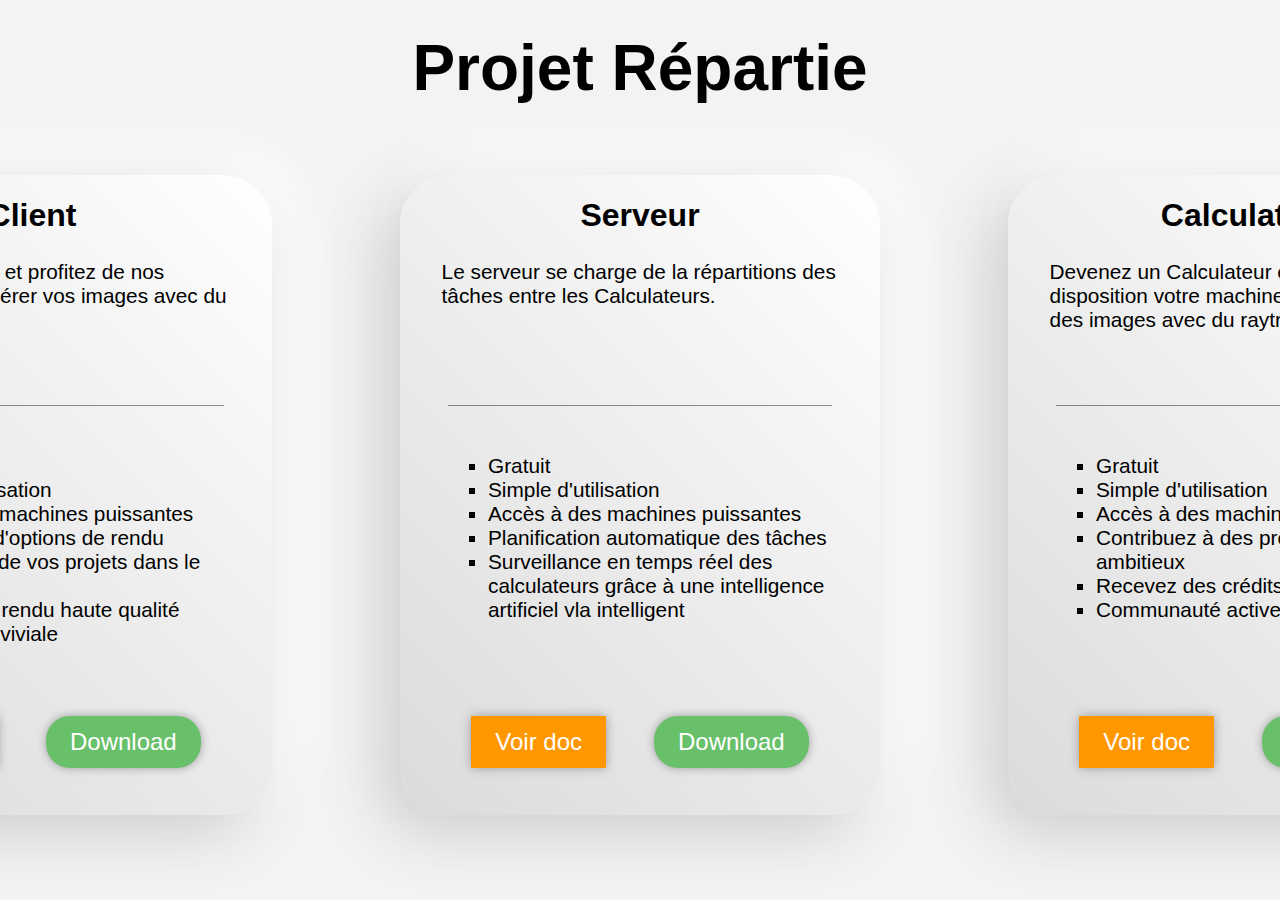
==== web/index.html @ 775a98ac "ajout de la page d'accueil" ====
<!DOCTYPE html>
<html lang="fr">
  <head>
    <meta charset="UTF-8" />
    <meta http-equiv="X-UA-Compatible" content="IE=edge" />
    <meta name="viewport" content="width=, initial-scale=1.0" />
    <title>Accueil</title>

    <link rel="stylesheet" href="./css/main.css">


    <link rel="stylesheet" href="https://cdnjs.cloudflare.com/ajax/libs/font-awesome/6.4.0/css/all.min.css" integrity="sha512-iecdLmaskl7CVkqkXNQ/ZH/XLlvWZOJyj7Yy7tcenmpD1ypASozpmT/E0iPtmFIB46ZmdtAc9eNBvH0H/ZpiBw==" crossorigin="anonymous" referrerpolicy="no-referrer" />

</head>
  <body>
    <header>
        <h1>Projet Répartie</h1>
    </header>

    <main>
      <div class="content_main">
        <div class="part">
            <div class="part_title">
                <h1>Client <i class="fa-sharp fa-solid fa-user"></i></h1>
            </div>
            <div class="part_desc">
                <p>
                    Devenez un client et profitez de nos machine pour générer vos images avec du raytracing.
                </p>
            </div>
            <hr id="sep">
            <div class="part_avantages">
                <ul>
                    <li>Gratuit</li>
                    <li>Simple d'utilisation</li>
                    <li>Accès à des machines puissantes</li>
                    <li>Large choix d'options de rendu</li>
                    <li>Sauvegarde de vos projets dans le cloud</li>
                    <li>Résultats de rendu haute qualité</li>
                    <li>Interface conviviale</li>
                </ul>
            </div>
            <div class="part_btn">
                <a href="./html/client.html" id="doc">Voir doc <i class="fa-sharp fa-solid fa-book"></i></a>
                <a href="./files/test.zip" id="download">Download <i class="fa-sharp fa-solid fa-download"></i></a>
            </div>
        </div>

        <div class="part" id="serv">
            <div class="part_title">
                <h1>Serveur <i class="fa-sharp fa-solid fa-server"></i></h1>
            </div>
            <div class="part_desc">
                <p>
                    Le serveur se charge de la répartitions des tâches entre les Calculateurs.
                </p>
            </div>
            <hr id="sep">
            <div class="part_avantages">
                <ul>
                    <li>Gratuit</li>
                    <li>Simple d'utilisation</li>
                    <li>Accès à des machines puissantes</li>
                    <li>Planification automatique des tâches</li>
                    <li>Surveillance en temps réel des calculateurs grâce à une intelligence artificiel vla intelligent</li>
                </ul>
            </div>
            <div class="part_btn">
                <a href="./html/serveur.html" id="doc">Voir doc <i class="fa-sharp fa-solid fa-book"></i></a>
                <a href="" id="download">Download <i class="fa-sharp fa-solid fa-download"></i></a>
            </div>
        </div>
        
        <div class="part">
            <div class="part_title">
                <h1>Calculateur <i class="fa-sharp fa-solid fa-calculator"></i></h1>
            </div>
            <div class="part_desc">
                <p>
                    Devenez un Calculateur et mettez à disposition votre machine pour générer des images avec du raytracing.
                </p>
            </div>
            <hr id="sep">
            <div class="part_avantages">
                <ul>
                    <li>Gratuit</li>
                    <li>Simple d'utilisation</li>
                    <li>Accès à des machines puissantes</li>
                    <li>Contribuez à des projets de rendu ambitieux</li>
                    <li>Recevez des crédits pour vos calculs</li>
                    <li>Communauté active de calculateurs</li>
                </ul>
            </div>
            <div class="part_btn">
                <a href="./html/calculateur.html" id="doc">Voir doc <i class="fa-sharp fa-solid fa-book"></i></a>
                <a href="" id="download">Download <i class="fa-sharp fa-solid fa-download"></i></a>
            </div>
        </div>
      </div>
    </main>
  </body>
</html>
---- web/css/main.css ----
h1, h2, h3, h4, h5, h6, a, p {
    margin: 0;
    padding: 0;
    text-decoration: none;
    font-family: sans-serif;
}

html {
    width: 100%;
    height: 100%;
}

body {
    margin: 0;
    padding: 0;
    width: 100%;
    height: 100%;
    background-color: #f3f3f3;
}


header {
    width: 100%;
    height: 15%;
    display: flex;
    align-items: center;
    justify-content: center;
    font-size: 2em;
}

main {
    display: flex;
    align-items: center;
    justify-content: center;
    height: 80%;
    width: 100%;
}

.content_main {
    display: flex;
}

.part {
    overflow: hidden;
    height: 40em;
    width: 30em;
    margin: 4em;
    border-radius: 50px;
    background: linear-gradient(225deg, #ffffff, #dbdbdb);
    box-shadow:  -20px 20px 60px #cfcfcf,
                20px -20px 60px #ffffff;
    transition: 0.5s;
}

.part:hover {
    box-shadow:  -20px 20px 60px #9d9d9d,
                20px -20px 60px #ffffff;
}



.part_title {
    display: flex;
    width: 100%;
    align-items: center;
    justify-content: center;
    height: 3em;
    margin-top: 1em;
}

#sep {
    border: none;
    height: 1px;
    background-color:  rgba(51, 51, 51, 0.536);
    width: 80%;
    margin-top: 1em;
    margin-bottom: 1em;
}

.part_desc {
    height: 3em;
    padding: 1em 2em;
    font-size: 1.3em;
    margin-bottom: 3em;
}

.part_avantages {
    border-radius: 5px;
    margin:  1em 2em;
    padding: 1em;
    height: 15em;
}

.part_avantages li {
    font-size: 1.3em;
    list-style: square;
    font-family: sans-serif;
}


.part_btn {
    height: 4em;
    display: flex;
    align-items: center;
    justify-content: center;
}

.part_btn a {
    font-size: 1.5em;
    font-family: sans-serif;
    margin: 0 1em;
}

#download {
    color: white;
    background-color: rgb(105, 192, 106);
    padding: 0.5em 1em;
    border-radius: 1em;
    box-shadow: #9d9d9d 0px 0px 10px;
}

#download:hover {
    box-shadow: #9d9d9d 0px 0px 20px;
}

#download::after {
    background-color: transparent;
}

#doc {
    color: white;
    background-color: rgb(255, 152, 0);
    padding: 0.5em 1em;
    box-shadow: #9d9d9d 0px 0px 10px;
}

#doc:hover {
    box-shadow: #9d9d9d 0px 0px 20px;
}
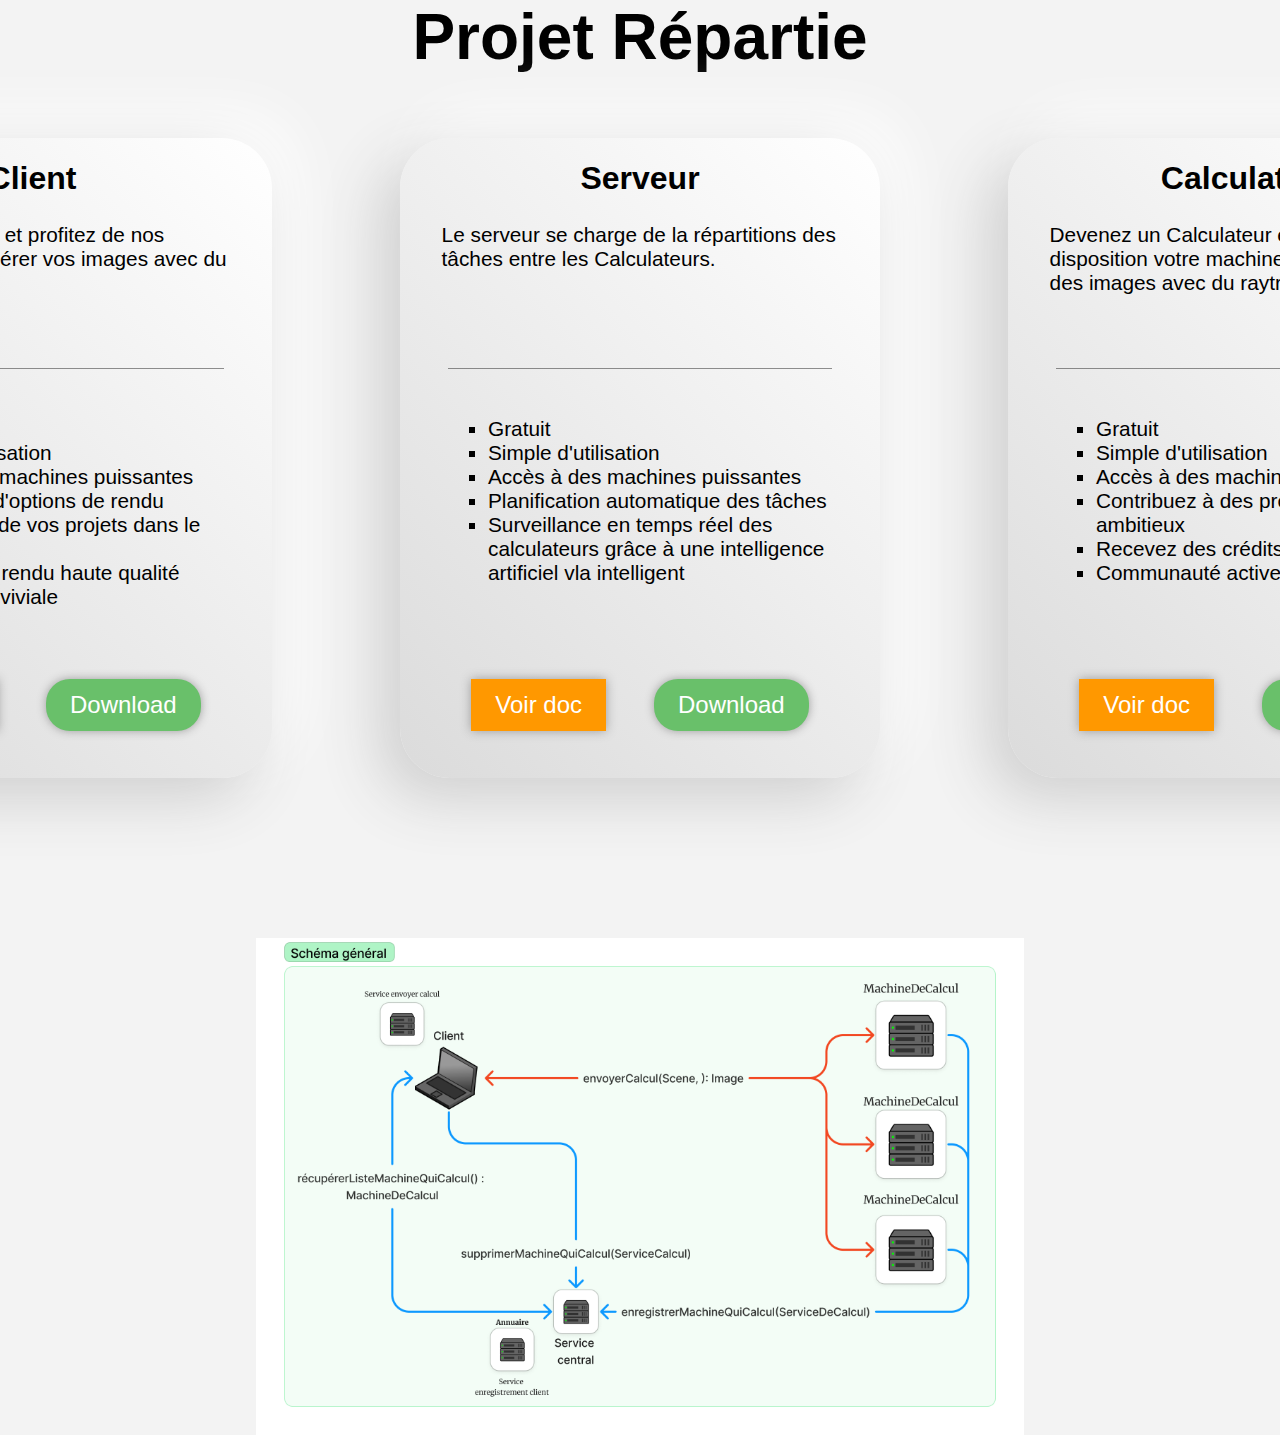
==== commit 666e21c7: "ajout des schéma" ====
--- a/web/index.html
+++ b/web/index.html
@@ -97,6 +97,9 @@
             </div>
         </div>
       </div>
+      <div class="schema_gen">
+        <img src="./images/sch.png" alt="">
+      </div>
     </main>
   </body>
 </html>
--- a/web/css/main.css
+++ b/web/css/main.css
@@ -1,14 +1,17 @@
-h1, h2, h3, h4, h5, h6, a, p {
+h1,
+h2,
+h3,
+h4,
+h5,
+h6,
+a,
+p {
     margin: 0;
     padding: 0;
     text-decoration: none;
     font-family: sans-serif;
 }
 
-html {
-    width: 100%;
-    height: 100%;
-}
 
 body {
     margin: 0;
@@ -34,6 +37,7 @@
     justify-content: center;
     height: 80%;
     width: 100%;
+    flex-direction: column;
 }
 
 .content_main {
@@ -47,14 +51,14 @@
     margin: 4em;
     border-radius: 50px;
     background: linear-gradient(225deg, #ffffff, #dbdbdb);
-    box-shadow:  -20px 20px 60px #cfcfcf,
-                20px -20px 60px #ffffff;
+    box-shadow: -20px 20px 60px #cfcfcf,
+        20px -20px 60px #ffffff;
     transition: 0.5s;
 }
 
 .part:hover {
-    box-shadow:  -20px 20px 60px #9d9d9d,
-                20px -20px 60px #ffffff;
+    box-shadow: -20px 20px 60px #9d9d9d,
+        20px -20px 60px #ffffff;
 }
 
 
@@ -71,7 +75,7 @@
 #sep {
     border: none;
     height: 1px;
-    background-color:  rgba(51, 51, 51, 0.536);
+    background-color: rgba(51, 51, 51, 0.536);
     width: 80%;
     margin-top: 1em;
     margin-bottom: 1em;
@@ -86,7 +90,7 @@
 
 .part_avantages {
     border-radius: 5px;
-    margin:  1em 2em;
+    margin: 1em 2em;
     padding: 1em;
     height: 15em;
 }
@@ -136,4 +140,17 @@
 
 #doc:hover {
     box-shadow: #9d9d9d 0px 0px 20px;
+}
+
+.schema_gen {
+    margin-top: 6em;
+    width: 100%;
+    display: flex;
+    align-items: center;
+    justify-content: center;
+}
+
+.schema_gen img {
+    width: 60%;
+    height: 100%;
 }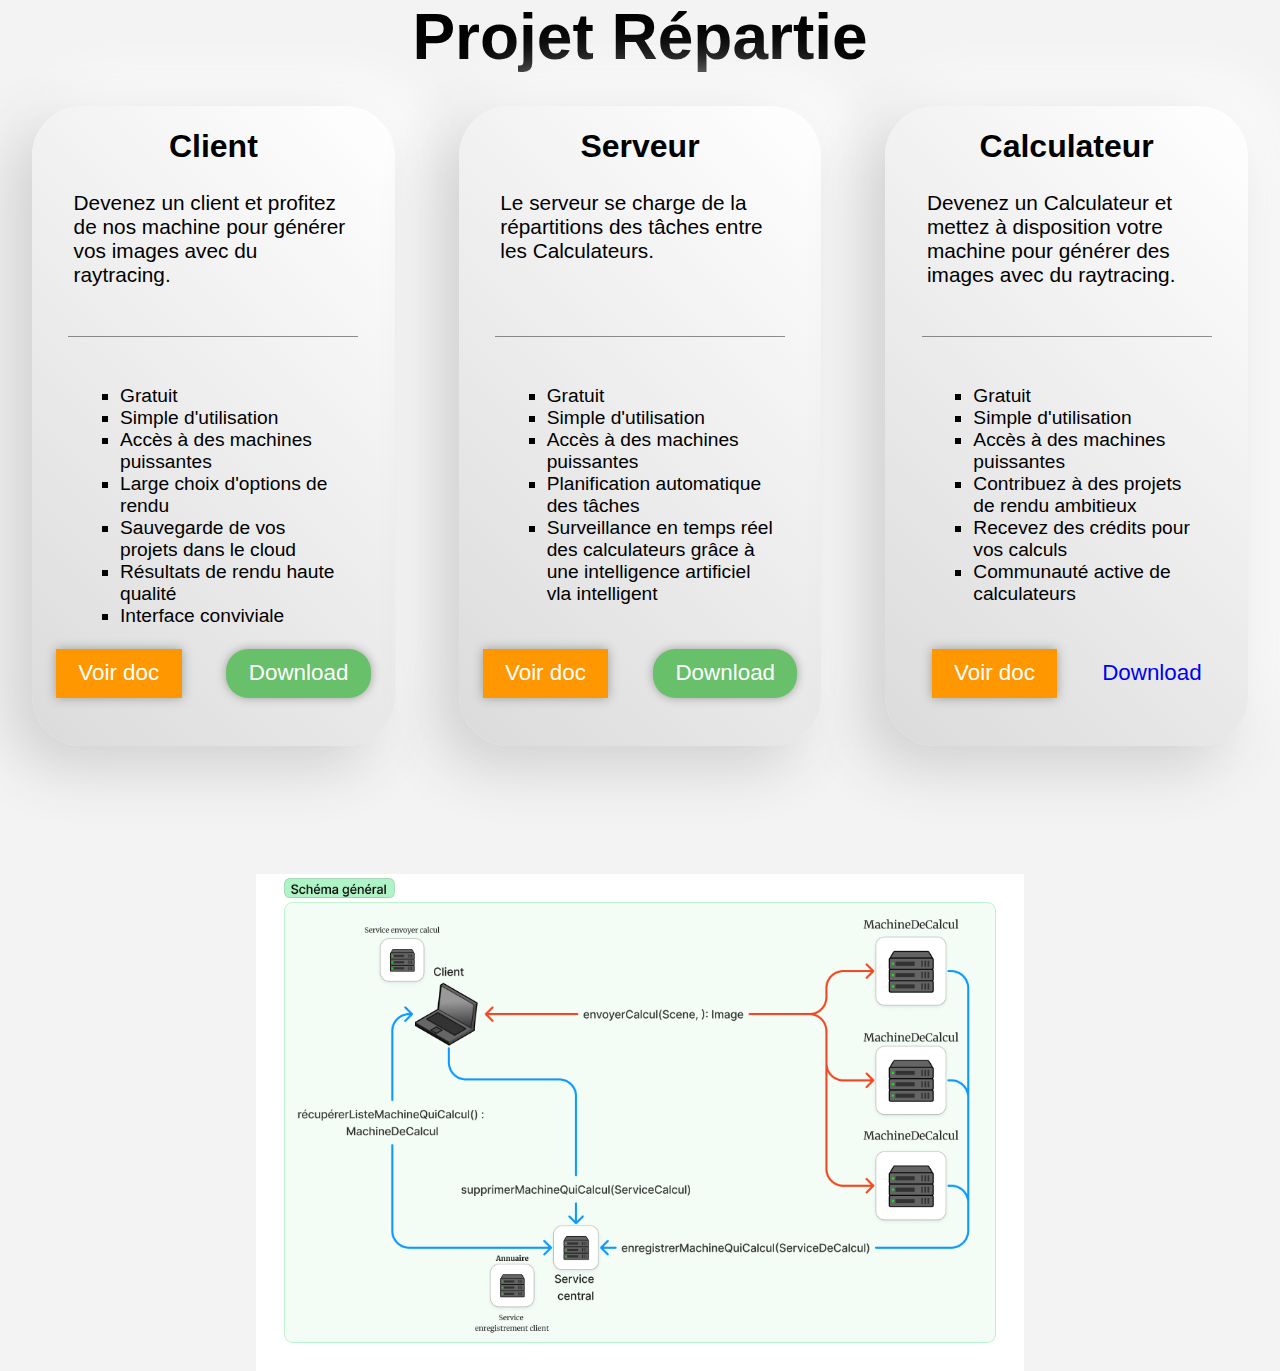
==== commit 72630c53: "sa" ====
--- a/web/index.html
+++ b/web/index.html
@@ -42,7 +42,7 @@
             </div>
             <div class="part_btn">
                 <a href="./html/client.html" id="doc">Voir doc <i class="fa-sharp fa-solid fa-book"></i></a>
-                <a href="./files/test.zip" id="download">Download <i class="fa-sharp fa-solid fa-download"></i></a>
+                <a href="./files/CLIENT.zip" id="download">Download <i class="fa-sharp fa-solid fa-download"></i></a>
             </div>
         </div>
 
@@ -67,7 +67,7 @@
             </div>
             <div class="part_btn">
                 <a href="./html/serveur.html" id="doc">Voir doc <i class="fa-sharp fa-solid fa-book"></i></a>
-                <a href="" id="download">Download <i class="fa-sharp fa-solid fa-download"></i></a>
+                <a href="./files/SERVEUR.zip" id="download">Download <i class="fa-sharp fa-solid fa-download"></i></a>
             </div>
         </div>
         
@@ -93,7 +93,7 @@
             </div>
             <div class="part_btn">
                 <a href="./html/calculateur.html" id="doc">Voir doc <i class="fa-sharp fa-solid fa-book"></i></a>
-                <a href="" id="download">Download <i class="fa-sharp fa-solid fa-download"></i></a>
+                <a href="./files/CALCULATEUR.zip id="download">Download <i class="fa-sharp fa-solid fa-download"></i></a>
             </div>
         </div>
       </div>
--- a/web/css/main.css
+++ b/web/css/main.css
@@ -47,8 +47,8 @@
 .part {
     overflow: hidden;
     height: 40em;
-    width: 30em;
-    margin: 4em;
+    width: 50%;
+    margin: 2em;
     border-radius: 50px;
     background: linear-gradient(225deg, #ffffff, #dbdbdb);
     box-shadow: -20px 20px 60px #cfcfcf,
@@ -96,7 +96,7 @@
 }
 
 .part_avantages li {
-    font-size: 1.3em;
+    font-size: 1.2em;
     list-style: square;
     font-family: sans-serif;
 }
@@ -110,7 +110,7 @@
 }
 
 .part_btn a {
-    font-size: 1.5em;
+    font-size: 1.4em;
     font-family: sans-serif;
     margin: 0 1em;
 }
